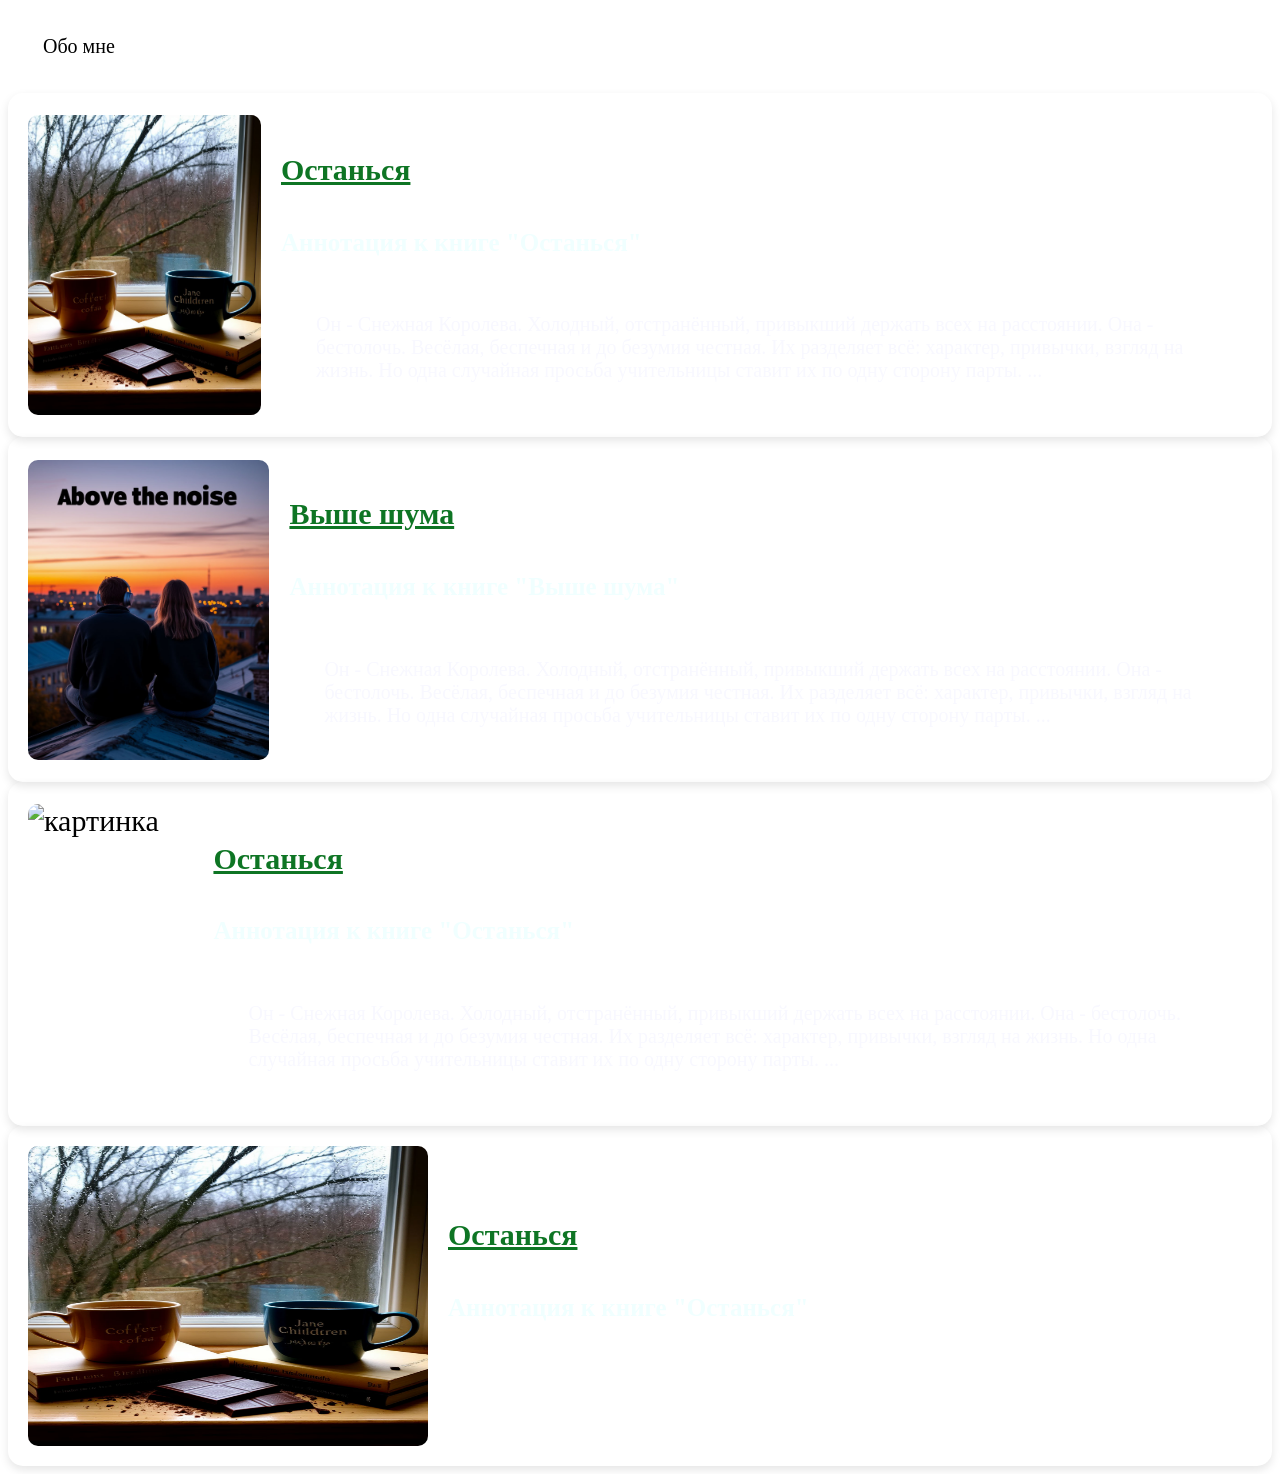
==== index.html @ d9640ce0 "Add files via upload" ====
<!doctype html>
<html lang="ru">
  <head>
    <meta charset="UTF-8" />
    <meta name="viewport" content="width=device-width, initial-scale=1.0" />
    <link rel="stylesheet" href="static/styles/StylePR.css" />
    <title>Сборник историй.</title>
  </head>
  <body class="home_st">
    <p>Обо мне</p>


    <div class="card">
      <img src="static/images/Останься.png" alt="картинка"/>
      <div class="text">
        <h4></h4>
        <h4><a href="static/stories/Stories1.html">Останься</a></h4>
        <h5>Аннотация к книге "Останься"</h5>
        <p class='ant'>
          Он - Снежная Королева. Холодный,
          отстранённый, привыкший держать всех на расстоянии. Она - бестолочь.
          Весёлая, беспечная и до безумия честная. Их разделяет всё: характер,
          привычки, взгляд на жизнь. Но одна случайная просьба учительницы ставит
          их по одну сторону парты. ...
        </p>
      </div>
    </div>
    <div class="card">
      <img src="static/images/Выше шума.png" alt="картинка"/>
      <div class="text">
        <h4></h4>
        <h4><a href="static/stories/Stories2.html">Выше шума</a></h4>
        <h5>Аннотация к книге "Выше шума"</h5>
        <p class='ant'>
          Он - Снежная Королева. Холодный,
          отстранённый, привыкший держать всех на расстоянии. Она - бестолочь.
          Весёлая, беспечная и до безумия честная. Их разделяет всё: характер,
          привычки, взгляд на жизнь. Но одна случайная просьба учительницы ставит
          их по одну сторону парты. ...
        </p>
      </div>
    </div>
    <div class="card">
      <img src="static/images/.png" alt="картинка"/>
      <div class="text">
        <h4></h4>
        <h4><a href="static/stories/Stories3.html">Останься</a></h4>
        <h5>Аннотация к книге "Останься"</h5>
        <p class='ant'>
          Он - Снежная Королева. Холодный,
          отстранённый, привыкший держать всех на расстоянии. Она - бестолочь.
          Весёлая, беспечная и до безумия честная. Их разделяет всё: характер,
          привычки, взгляд на жизнь. Но одна случайная просьба учительницы ставит
          их по одну сторону парты. ...
        </p>
        </div>
    </div>
    <div class="card">
      <img src="static/images/Останься.png" alt="картинка"/>
      <div class="text">
        <h4></h4>
        <h4><a href="static/stories/Stories4.html">Останься</a></h4>
        <h5>Аннотация к книге "Останься"</h5>
        <p class='ant'>
        
        </p>
      </div>
    </div>
  </body>
</html>
---- static/styles/StylePR.css ----
body.home_st{
font-size: 30px;
}

/* Фон для ВСЕХ страниц без исключения */
body {
    background-image: url('static/images/3.7.jpg');
    background-size: cover;
    background-position: center;
    background-repeat: no-repeat;
    background-attachment: fixed;
}


.card {
    display: flex;
    align-items: center;
    gap: 20px;
    padding: 20px;
    border-radius: 15px;
    box-shadow: 0 4px 10px rgba(0,0,0,0.1);
}
.card img {
    width: 400px;
    height:300px;
    border-radius: 10px;
}


a{
  color:rgb(14, 117, 36)
}
p.ant{
  font-size: 20px;
  color:ghostwhite;
}

h5{
  font-size: 25px;
    color: azure;
}

li{
  font-size: 20px;

}

/* Только для обычных абзацев вне story-page */
body:not(.Os) p {
    font-size: 20px;
    padding: 15px;
    margin: 20px;
}

/* Основные стили для страницы рассказа */
.Os {
    margin: 0;
    padding: 0;
    font-family: 'Georgia', 'Times New Roman', serif;
}

.story-page {
    max-width: 800px;
    margin: 0 auto;
    padding: 40px 20px;
    background: rgba(0, 0, 0, 0.6); /* полупрозрачный фон для читаемости */
    border-radius: 20px;
    backdrop-filter: blur(2px);
}

/* Заголовок главы */
.story-page h1 {
    font-size: 36px;
    font-weight: 600;
    text-align: center;
    margin-bottom: 50px;
    color: #f0f0f0;
    border-bottom: 2px solid rgba(255, 255, 255, 0.3);
    padding-bottom: 20px;
}

/* Все абзацы */
.story-page p {
    font-size: 20px;
    line-height: 1.6;
    margin-bottom: 16px;
    color: #f5f5f5;
}

/* Текст описания (с красной строкой) */
.story-page p:not(.story-page-dialogue):not(.story-page-speaker):not(.story-page-thought) {
    text-indent: 30px;
}

/* Диалоги */
.story-page-dialogue {
    margin-left: 20px;
    font-style: italic;
    text-indent: 0;
}

/* Реплики с именами персонажей */
.story-page-speaker {
    margin-left: 15px;
    text-indent: 0;
}

/* Мысли персонажа */
.story-page-thought {
    margin-left: 30px;
    font-style: italic;
    color: #cccccc;
    text-indent: 0;
    border-left: 3px solid rgba(255, 255, 255, 0.3);
    padding-left: 15px;
}

/* Курсив внутри описаний */
.story-page p em {
    font-style: italic;
    color: #e0e0e0;
}

/* Навигация */
.navigation {
    text-align: center;
    margin: 40px auto;
}

.next-chapter {
    display: inline-block;
    padding: 12px 28px;
    background: rgba(255, 255, 255, 0.2);
    color: white;
    text-decoration: none;
    border-radius: 40px;
    font-size: 18px;
    transition: all 0.3s ease;
    border: 1px solid rgba(255, 255, 255, 0.3);
    text-align: center;
}

.next-chapter:hover {
    background: rgba(255, 255, 255, 0.4);
    transform: scale(1.05);
}

/* Адаптивность для телефонов */
@media (max-width: 768px) {
    .story-page {
        padding: 20px 15px;
        background: rgba(0, 0, 0, 0.7);
    }
    
    .story-page p {
        font-size: 16px;
        line-height: 1.5;
    }
    
    .story-page h1 {
        font-size: 28px;
    }
    
    .story-page-dialogue {
        margin-left: 10px;
    }
    
    .story-page-thought {
        margin-left: 15px;
    }
}
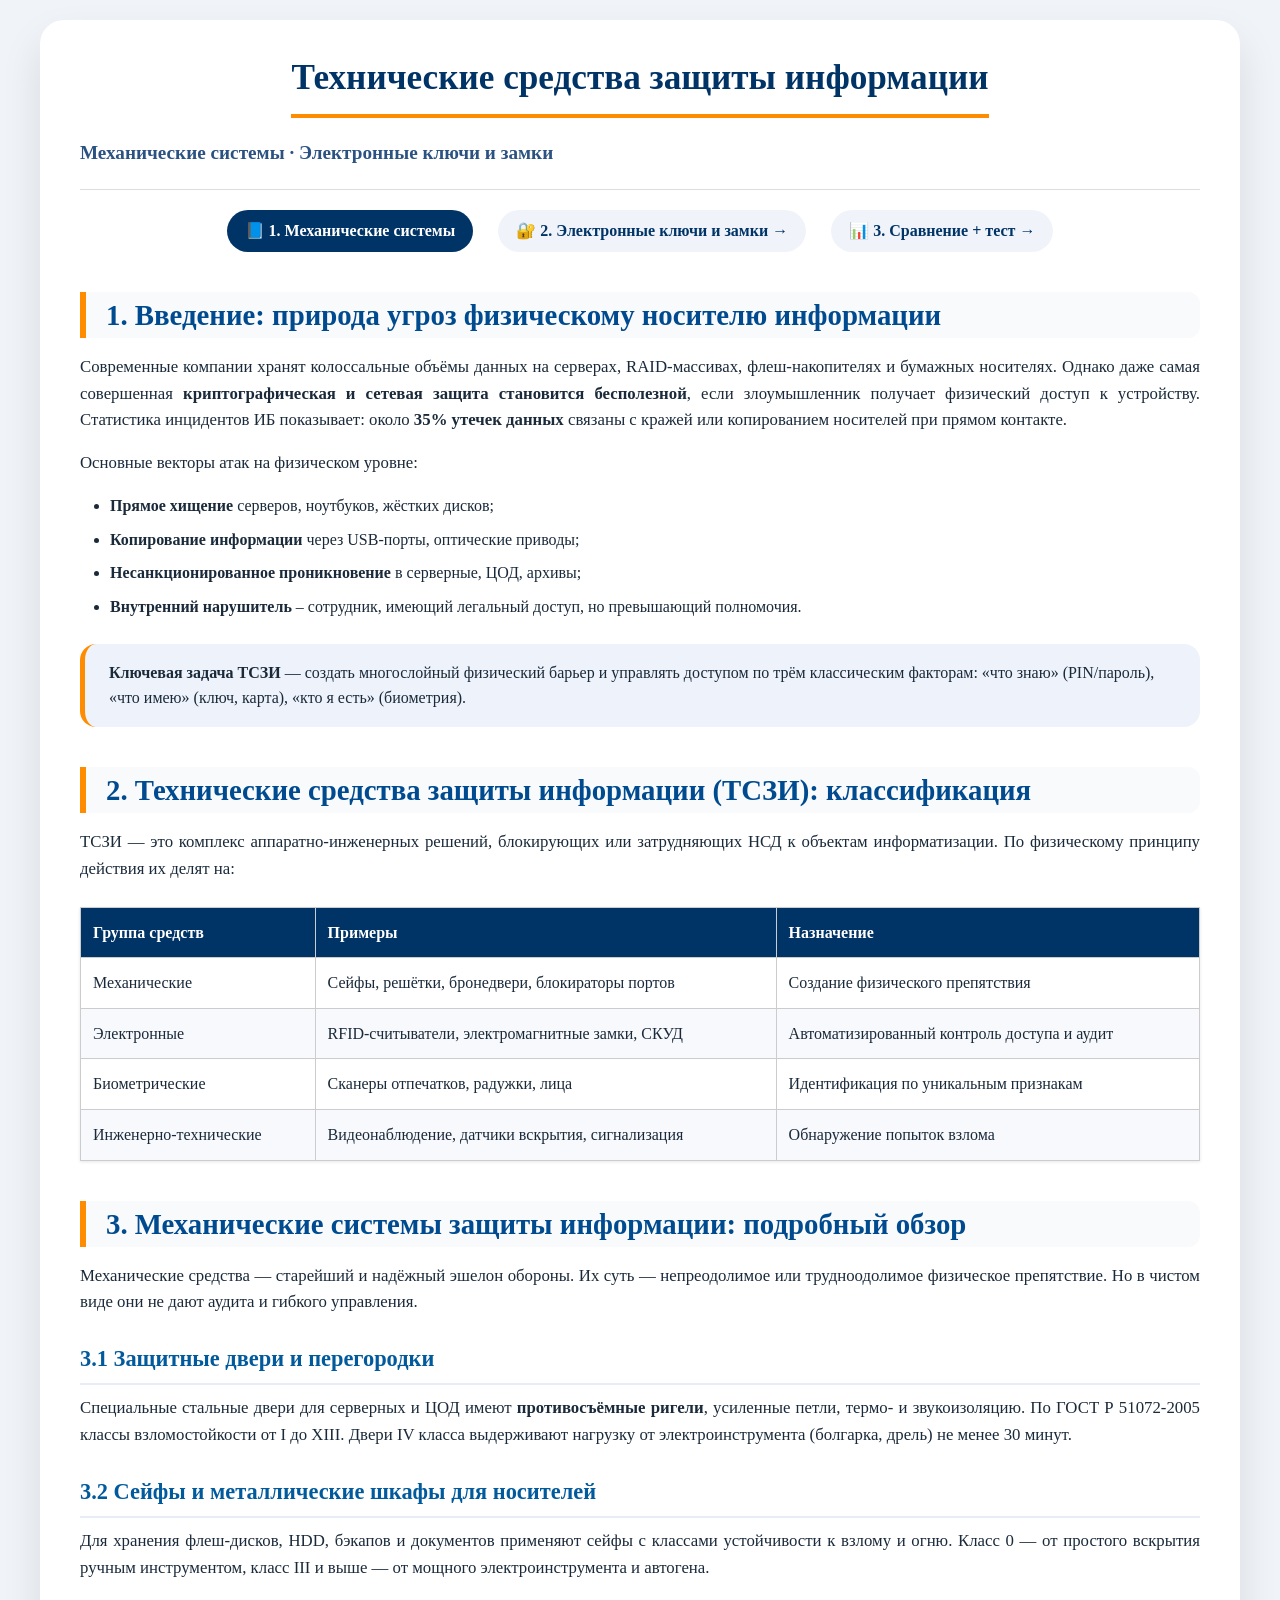
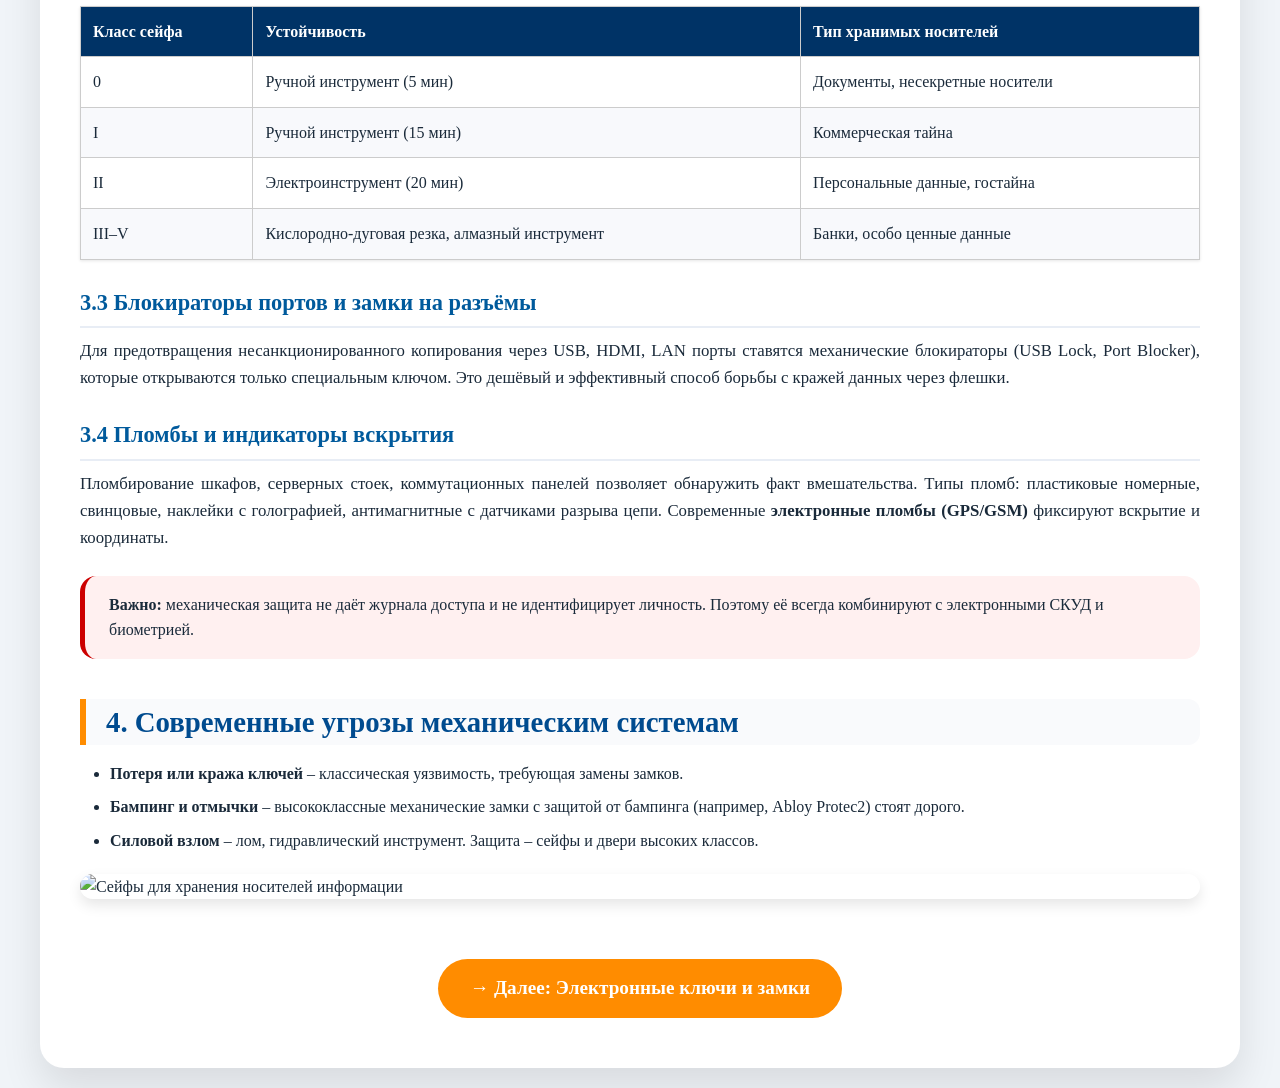
==== commit af1d18fc: "Add files via upload" ====
--- a/index.html
+++ b/index.html
@@ -1,70 +1,90 @@
 <!doctype html>
 <html lang="ru">
-  <head>
-    <meta charset="UTF-8" />
-    <meta name="viewport" content="width=device-width, initial-scale=1.0" />
-    <link rel="stylesheet" href="static/styles/StylePR.css" />
-    <title>Сборник историй.</title>
-  </head>
-  <body class="home_st">
-    <p>Обо мне</p>
-
-
-    <div class="card">
-      <img src="static/images/Останься.png" alt="картинка"/>
-      <div class="text">
-        <h4></h4>
-        <h4><a href="static/stories/Stories1.html">Останься</a></h4>
-        <h5>Аннотация к книге "Останься"</h5>
-        <p class='ant'>
-          Он - Снежная Королева. Холодный,
-          отстранённый, привыкший держать всех на расстоянии. Она - бестолочь.
-          Весёлая, беспечная и до безумия честная. Их разделяет всё: характер,
-          привычки, взгляд на жизнь. Но одна случайная просьба учительницы ставит
-          их по одну сторону парты. ...
+<head>
+    <meta charset="UTF-8">
+    <meta name="viewport" content="width=device-width, initial-scale=1.0">
+    <title>ТСЗИ: Механические системы защиты информации</title>
+    <link rel="stylesheet" href="style.css">
+</head>
+<body>
+<div class="container">
+    <div class="header">
+        <h1>Технические средства защиты информации</h1>
+        <p style="font-size: 1.2rem; color: #2c5282">
+            <strong>Механические системы · Электронные ключи и замки</strong>
         </p>
-      </div>
-    </div>
-    <div class="card">
-      <img src="static/images/Выше шума.png" alt="картинка"/>
-      <div class="text">
-        <h4></h4>
-        <h4><a href="static/stories/Stories2.html">Выше шума</a></h4>
-        <h5>Аннотация к книге "Выше шума"</h5>
-        <p class='ant'>
-          Он - Снежная Королева. Холодный,
-          отстранённый, привыкший держать всех на расстоянии. Она - бестолочь.
-          Весёлая, беспечная и до безумия честная. Их разделяет всё: характер,
-          привычки, взгляд на жизнь. Но одна случайная просьба учительницы ставит
-          их по одну сторону парты. ...
-        </p>
-      </div>
-    </div>
-    <div class="card">
-      <img src="static/images/.png" alt="картинка"/>
-      <div class="text">
-        <h4></h4>
-        <h4><a href="static/stories/Stories3.html">Останься</a></h4>
-        <h5>Аннотация к книге "Останься"</h5>
-        <p class='ant'>
-          Он - Снежная Королева. Холодный,
-          отстранённый, привыкший держать всех на расстоянии. Она - бестолочь.
-          Весёлая, беспечная и до безумия честная. Их разделяет всё: характер,
-          привычки, взгляд на жизнь. Но одна случайная просьба учительницы ставит
-          их по одну сторону парты. ...
-        </p>
+        <div class="nav-links">
+            <span class="current-page">📘 1. Механические системы</span>
+            <a href="electronic.html">🔐 2. Электронные ключи и замки →</a>
+            <a href="compare.html">📊 3. Сравнение + тест →</a>
         </div>
     </div>
-    <div class="card">
-      <img src="static/images/Останься.png" alt="картинка"/>
-      <div class="text">
-        <h4></h4>
-        <h4><a href="static/stories/Stories4.html">Останься</a></h4>
-        <h5>Аннотация к книге "Останься"</h5>
-        <p class='ant'>
-        
-        </p>
-      </div>
+
+    <h2>1. Введение: природа угроз физическому носителю информации</h2>
+    <p>Современные компании хранят колоссальные объёмы данных на серверах, RAID-массивах, флеш-накопителях и бумажных носителях. Однако даже самая совершенная <strong>криптографическая и сетевая защита становится бесполезной</strong>, если злоумышленник получает физический доступ к устройству. Статистика инцидентов ИБ показывает: около <strong>35% утечек данных</strong> связаны с кражей или копированием носителей при прямом контакте.</p>
+    <p>Основные векторы атак на физическом уровне:</p>
+    <ul>
+        <li><strong>Прямое хищение</strong> серверов, ноутбуков, жёстких дисков;</li>
+        <li><strong>Копирование информации</strong> через USB-порты, оптические приводы;</li>
+        <li><strong>Несанкционированное проникновение</strong> в серверные, ЦОД, архивы;</li>
+        <li><strong>Внутренний нарушитель</strong> – сотрудник, имеющий легальный доступ, но превышающий полномочия.</li>
+    </ul>
+    <div class="info-box">
+        <strong>Ключевая задача ТСЗИ</strong> — создать многослойный физический барьер и управлять доступом по трём классическим факторам: «что знаю» (PIN/пароль), «что имею» (ключ, карта), «кто я есть» (биометрия).
     </div>
-  </body>
-</html>
+
+    <h2>2. Технические средства защиты информации (ТСЗИ): классификация</h2>
+    <p>ТСЗИ — это комплекс аппаратно-инженерных решений, блокирующих или затрудняющих НСД к объектам информатизации. По физическому принципу действия их делят на:</p>
+    <table>
+        <thead>
+        <tr><th>Группа средств</th><th>Примеры</th><th>Назначение</th></tr>
+        </thead>
+        <tbody>
+        <tr><td>Механические</td><td>Сейфы, решётки, бронедвери, блокираторы портов</td><td>Создание физического препятствия</td></tr>
+        <tr><td>Электронные</td><td>RFID-считыватели, электромагнитные замки, СКУД</td><td>Автоматизированный контроль доступа и аудит</td></tr>
+        <tr><td>Биометрические</td><td>Сканеры отпечатков, радужки, лица</td><td>Идентификация по уникальным признакам</td></tr>
+        <tr><td>Инженерно-технические</td><td>Видеонаблюдение, датчики вскрытия, сигнализация</td><td>Обнаружение попыток взлома</td></tr>
+        </tbody>
+    </table>
+
+    <h2>3. Механические системы защиты информации: подробный обзор</h2>
+    <p>Механические средства — старейший и надёжный эшелон обороны. Их суть — непреодолимое или трудноодолимое физическое препятствие. Но в чистом виде они не дают аудита и гибкого управления.</p>
+
+    <h3>3.1 Защитные двери и перегородки</h3>
+    <p>Специальные стальные двери для серверных и ЦОД имеют <strong>противосъёмные ригели</strong>, усиленные петли, термо- и звукоизоляцию. По ГОСТ Р 51072-2005 классы взломостойкости от I до XIII. Двери IV класса выдерживают нагрузку от электроинструмента (болгарка, дрель) не менее 30 минут.</p>
+
+    <h3>3.2 Сейфы и металлические шкафы для носителей</h3>
+    <p>Для хранения флеш-дисков, HDD, бэкапов и документов применяют сейфы с классами устойчивости к взлому и огню. Класс 0 — от простого вскрытия ручным инструментом, класс III и выше — от мощного электроинструмента и автогена.</p>
+    <table>
+        <thead><tr><th>Класс сейфа</th><th>Устойчивость</th><th>Тип хранимых носителей</th></tr></thead>
+        <tbody>
+        <tr><td>0</td><td>Ручной инструмент (5 мин)</td><td>Документы, несекретные носители</td></tr>
+        <tr><td>I</td><td>Ручной инструмент (15 мин)</td><td>Коммерческая тайна</td></tr>
+        <tr><td>II</td><td>Электроинструмент (20 мин)</td><td>Персональные данные, гостайна</td></tr>
+        <tr><td>III–V</td><td>Кислородно-дуговая резка, алмазный инструмент</td><td>Банки, особо ценные данные</td></tr>
+        </tbody>
+    </table>
+
+    <h3>3.3 Блокираторы портов и замки на разъёмы</h3>
+    <p>Для предотвращения несанкционированного копирования через USB, HDMI, LAN порты ставятся механические блокираторы (USB Lock, Port Blocker), которые открываются только специальным ключом. Это дешёвый и эффективный способ борьбы с кражей данных через флешки.</p>
+
+    <h3>3.4 Пломбы и индикаторы вскрытия</h3>
+    <p>Пломбирование шкафов, серверных стоек, коммутационных панелей позволяет обнаружить факт вмешательства. Типы пломб: пластиковые номерные, свинцовые, наклейки с голографией, антимагнитные с датчиками разрыва цепи. Современные <strong>электронные пломбы (GPS/GSM)</strong> фиксируют вскрытие и координаты.</p>
+    <div class="warning-box">
+        <strong>Важно:</strong> механическая защита не даёт журнала доступа и не идентифицирует личность. Поэтому её всегда комбинируют с электронными СКУД и биометрией.
+    </div>
+
+    <h2>4. Современные угрозы механическим системам</h2>
+    <ul>
+        <li><strong>Потеря или кража ключей</strong> – классическая уязвимость, требующая замены замков.</li>
+        <li><strong>Бампинг и отмычки</strong> – высококлассные механические замки с защитой от бампинга (например, Abloy Protec2) стоят дорого.</li>
+        <li><strong>Силовой взлом</strong> – лом, гидравлический инструмент. Защита – сейфы и двери высоких классов.</li>
+    </ul>
+    <img src="https://avatars.mds.yandex.net/i?id=f8424499fd0acd18b616d7fcf52faa6033dfc2d8-4238150-images-thumbs&n=13" alt="Сейфы для хранения носителей информации">
+
+    <div class="footer-nav">
+        <a href="electronic.html" class="next-button">→ Далее: Электронные ключи и замки</a>
+    </div>
+</div>
+</body>
+</html>
--- a/style.css
+++ b/style.css
@@ -0,0 +1,254 @@
+* {
+    margin: 0;
+    padding: 0;
+    box-sizing: border-box;
+}
+
+body {
+    font-family: 'Times New Roman', Georgia, serif;
+    background-color: #f0f4f8;
+    color: #1a2a3a;
+    line-height: 1.6;
+    padding: 20px;
+}
+
+.container {
+    max-width: 1200px;
+    margin: 0 auto;
+    background: white;
+    border-radius: 24px;
+    box-shadow: 0 20px 40px rgba(0, 0, 0, 0.1);
+    overflow: hidden;
+    padding: 30px 40px;
+}
+
+h1 {
+    font-size: 2.2rem;
+    text-align: center;
+    color: #003366;
+    border-bottom: 4px solid #ff8c00;
+    display: inline-block;
+    width: auto;
+    margin: 0 auto 20px;
+    padding-bottom: 8px;
+}
+
+.header {
+    text-align: center;
+    margin-bottom: 40px;
+}
+
+.nav-links {
+    margin: 20px 0 10px;
+    display: flex;
+    justify-content: center;
+    gap: 25px;
+    flex-wrap: wrap;
+    border-top: 1px solid #ddd;
+    padding-top: 20px;
+}
+
+.nav-links a {
+    background: #f0f4fa;
+    padding: 8px 18px;
+    border-radius: 30px;
+    font-weight: bold;
+    text-decoration: none;
+    color: #003366;
+    transition: 0.2s;
+}
+
+.nav-links a:hover {
+    background: #ff8c00;
+    color: white;
+}
+
+.current-page {
+    background: #003366;
+    color: white;
+    padding: 8px 18px;
+    border-radius: 30px;
+    font-weight: bold;
+}
+
+h2 {
+    font-size: 1.8rem;
+    margin-top: 40px;
+    margin-bottom: 16px;
+    color: #004b8f;
+    border-left: 6px solid #ff8c00;
+    padding-left: 20px;
+    background-color: #f9fafc;
+    border-radius: 0 12px 12px 0;
+}
+
+h3 {
+    font-size: 1.4rem;
+    margin-top: 25px;
+    margin-bottom: 10px;
+    color: #005a9c;
+    border-bottom: 2px solid #e8edf5;
+    padding-bottom: 6px;
+}
+
+p {
+    margin-bottom: 16px;
+    font-size: 1.05rem;
+    text-align: justify;
+}
+
+ul, ol {
+    margin-left: 30px;
+    margin-bottom: 20px;
+}
+
+li {
+    margin-bottom: 8px;
+}
+
+.info-box {
+    background: #eef2fa;
+    border-left: 5px solid #ff8c00;
+    padding: 16px 24px;
+    margin: 24px 0;
+    border-radius: 16px;
+}
+
+.warning-box {
+    background: #fff0f0;
+    border-left: 5px solid #cc0000;
+    padding: 16px 24px;
+    margin: 24px 0;
+    border-radius: 16px;
+}
+
+table {
+    width: 100%;
+    border-collapse: collapse;
+    margin: 24px 0;
+    background: #fff;
+    box-shadow: 0 1px 3px rgba(0, 0, 0, 0.1);
+}
+
+th, td {
+    border: 1px solid #ccc;
+    padding: 12px;
+    text-align: left;
+    vertical-align: top;
+}
+
+th {
+    background-color: #003366;
+    color: white;
+    font-weight: 600;
+}
+
+tr:nth-child(even) {
+    background-color: #f8f9fc;
+}
+
+img {
+    max-width: 100%;
+    border-radius: 20px;
+    margin: 20px 0;
+    display: block;
+    box-shadow: 0 6px 14px rgba(0, 0, 0, 0.1);
+}
+
+.video-placeholder {
+    background: linear-gradient(135deg, #1e2a3a, #2c3e50);
+    color: white;
+    text-align: center;
+    padding: 40px 20px;
+    border-radius: 24px;
+    margin: 24px 0;
+    font-weight: bold;
+}
+
+a {
+    color: #ff8c00;
+    text-decoration: none;
+    font-weight: bold;
+}
+
+a:hover {
+    text-decoration: underline;
+    color: #cc7000;
+}
+
+.test-button, .next-button {
+    display: inline-block;
+    background-color: #ff8c00;
+    color: white;
+    text-decoration: none;
+    padding: 14px 32px;
+    font-size: 1.2rem;
+    font-weight: bold;
+    border-radius: 50px;
+    margin: 20px 0;
+    transition: 0.2s;
+    text-align: center;
+}
+
+.test-button:hover, .next-button:hover {
+    background-color: #e07c00;
+    transform: scale(1.02);
+    text-decoration: none;
+}
+
+.test-container {
+    text-align: center;
+    background: linear-gradient(135deg, #fef7e0, #fff8e7);
+    padding: 30px;
+    border-radius: 28px;
+    margin: 40px 0;
+    border: 2px dashed #ff8c00;
+}
+
+.footer-nav {
+    text-align: center;
+    margin-top: 40px;
+}
+
+footer {
+    margin-top: 50px;
+    text-align: center;
+    font-size: 0.85rem;
+    color: #6c7a89;
+    border-top: 1px solid #ddd;
+    padding-top: 25px;
+}
+
+.code-box {
+    background: #f4f7fb;
+    border-left: 5px solid #003366;
+    padding: 18px 24px;
+    margin: 20px 0;
+    border-radius: 16px;
+    font-family: Consolas, monospace;
+    font-size: 1rem;
+    overflow-x: auto;
+    font-weight: bold;
+    color: #003366;
+}
+
+@media (max-width: 700px) {
+    .container {
+        padding: 18px;
+    }
+    h1 {
+        font-size: 1.7rem;
+    }
+    h2 {
+        font-size: 1.4rem;
+    }
+    th, td {
+        padding: 8px;
+        font-size: 0.9rem;
+    }
+    .nav-links {
+        flex-direction: column;
+        align-items: center;
+        gap: 10px;
+    }
+}
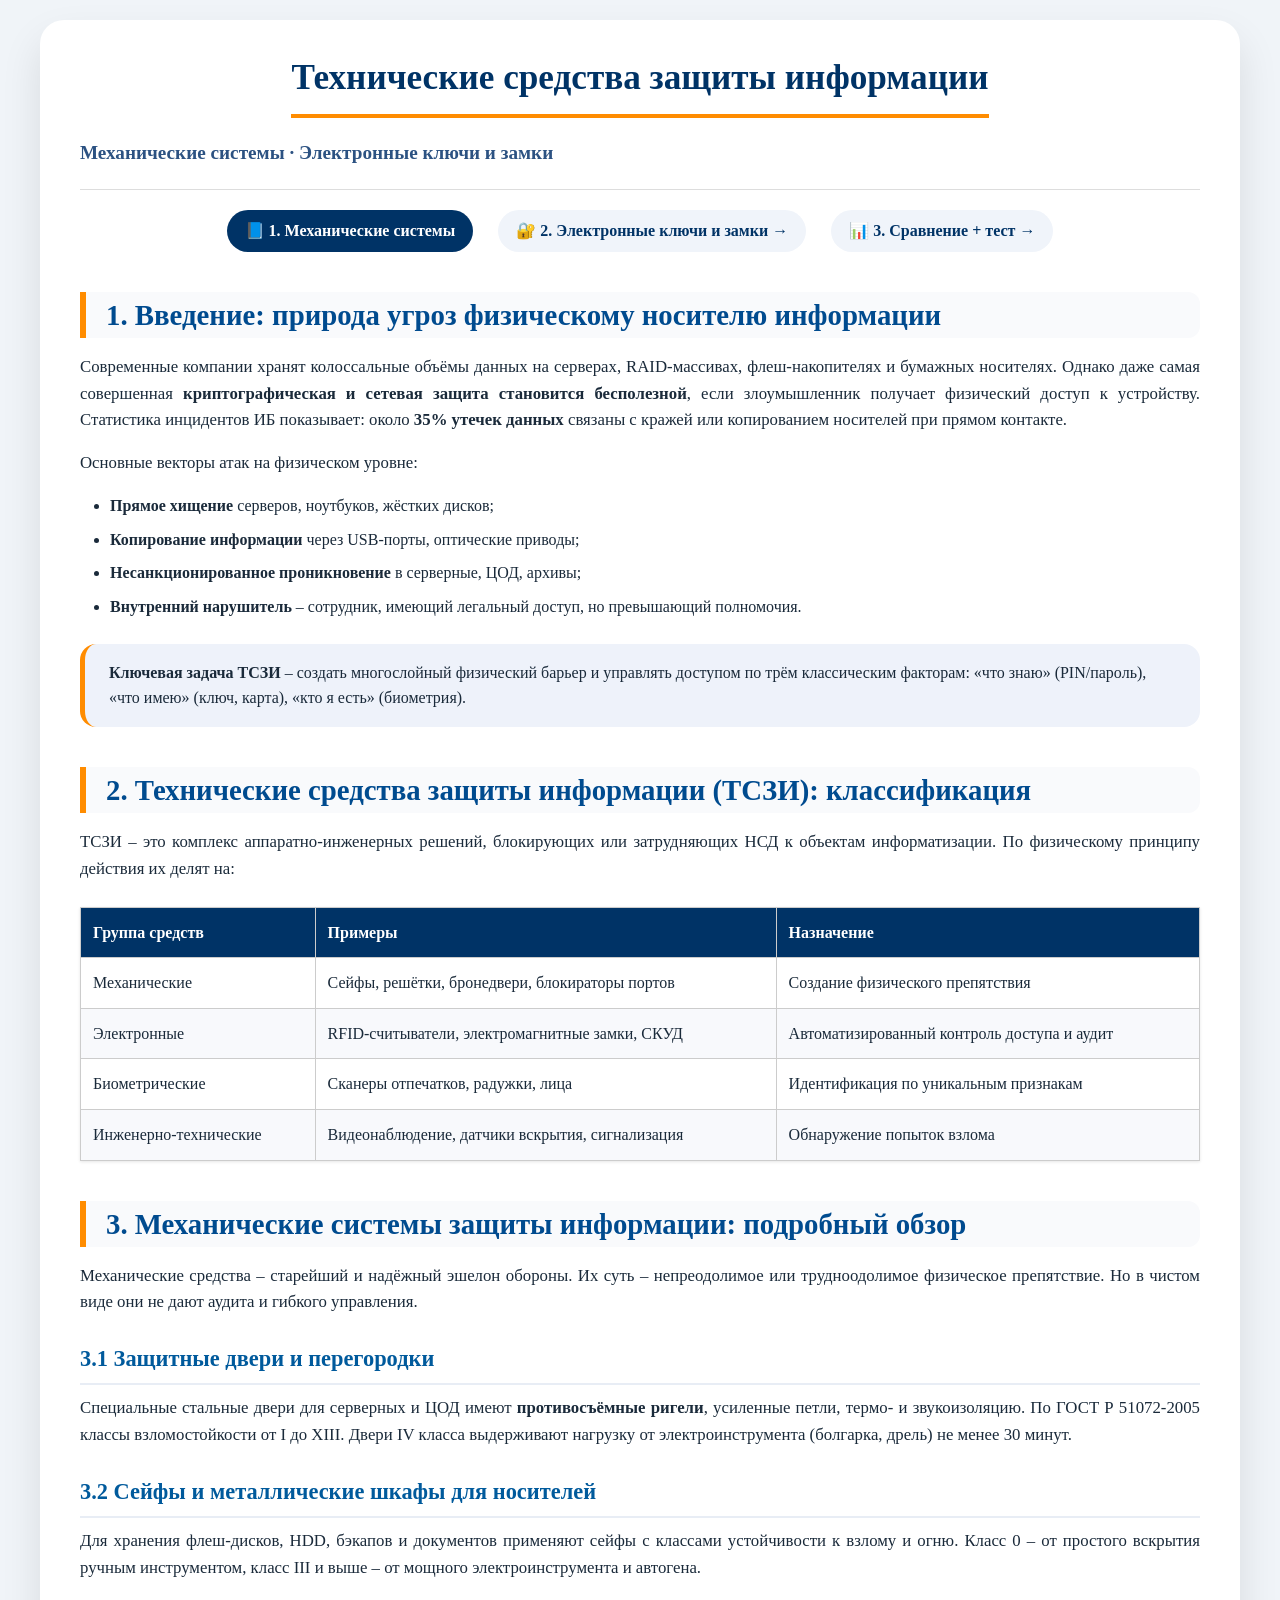
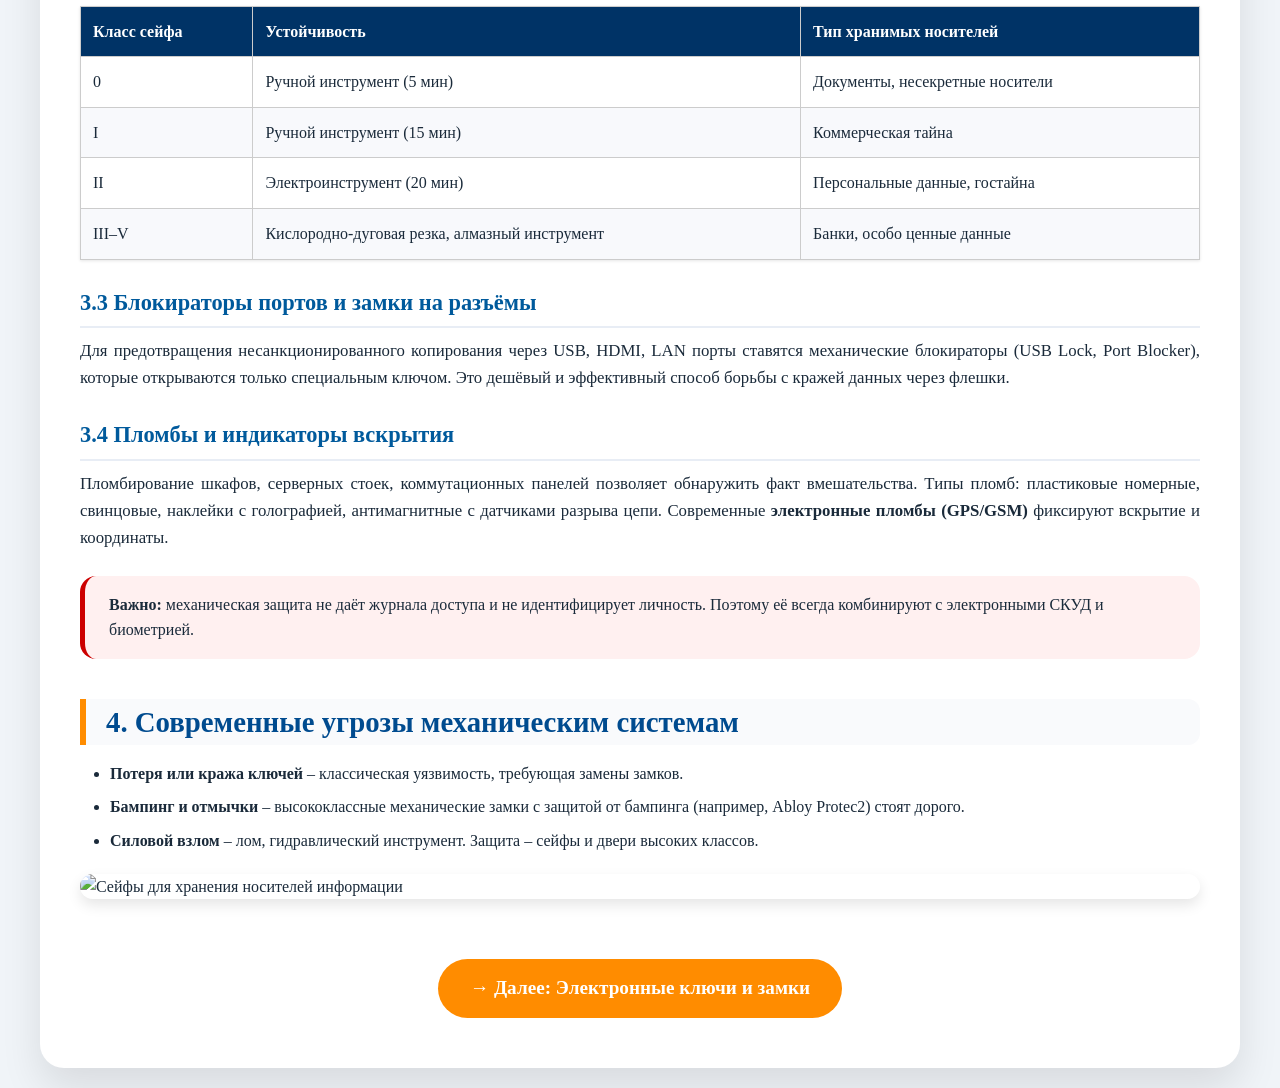
==== commit f13135f9: "Add files via upload" ====
--- a/index.html
+++ b/index.html
@@ -30,11 +30,11 @@
         <li><strong>Внутренний нарушитель</strong> – сотрудник, имеющий легальный доступ, но превышающий полномочия.</li>
     </ul>
     <div class="info-box">
-        <strong>Ключевая задача ТСЗИ</strong> — создать многослойный физический барьер и управлять доступом по трём классическим факторам: «что знаю» (PIN/пароль), «что имею» (ключ, карта), «кто я есть» (биометрия).
+        <strong>Ключевая задача ТСЗИ</strong> – создать многослойный физический барьер и управлять доступом по трём классическим факторам: «что знаю» (PIN/пароль), «что имею» (ключ, карта), «кто я есть» (биометрия).
     </div>
 
     <h2>2. Технические средства защиты информации (ТСЗИ): классификация</h2>
-    <p>ТСЗИ — это комплекс аппаратно-инженерных решений, блокирующих или затрудняющих НСД к объектам информатизации. По физическому принципу действия их делят на:</p>
+    <p>ТСЗИ – это комплекс аппаратно-инженерных решений, блокирующих или затрудняющих НСД к объектам информатизации. По физическому принципу действия их делят на:</p>
     <table>
         <thead>
         <tr><th>Группа средств</th><th>Примеры</th><th>Назначение</th></tr>
@@ -48,13 +48,13 @@
     </table>
 
     <h2>3. Механические системы защиты информации: подробный обзор</h2>
-    <p>Механические средства — старейший и надёжный эшелон обороны. Их суть — непреодолимое или трудноодолимое физическое препятствие. Но в чистом виде они не дают аудита и гибкого управления.</p>
+    <p>Механические средства – старейший и надёжный эшелон обороны. Их суть – непреодолимое или трудноодолимое физическое препятствие. Но в чистом виде они не дают аудита и гибкого управления.</p>
 
     <h3>3.1 Защитные двери и перегородки</h3>
     <p>Специальные стальные двери для серверных и ЦОД имеют <strong>противосъёмные ригели</strong>, усиленные петли, термо- и звукоизоляцию. По ГОСТ Р 51072-2005 классы взломостойкости от I до XIII. Двери IV класса выдерживают нагрузку от электроинструмента (болгарка, дрель) не менее 30 минут.</p>
 
     <h3>3.2 Сейфы и металлические шкафы для носителей</h3>
-    <p>Для хранения флеш-дисков, HDD, бэкапов и документов применяют сейфы с классами устойчивости к взлому и огню. Класс 0 — от простого вскрытия ручным инструментом, класс III и выше — от мощного электроинструмента и автогена.</p>
+    <p>Для хранения флеш-дисков, HDD, бэкапов и документов применяют сейфы с классами устойчивости к взлому и огню. Класс 0 – от простого вскрытия ручным инструментом, класс III и выше – от мощного электроинструмента и автогена.</p>
     <table>
         <thead><tr><th>Класс сейфа</th><th>Устойчивость</th><th>Тип хранимых носителей</th></tr></thead>
         <tbody>
